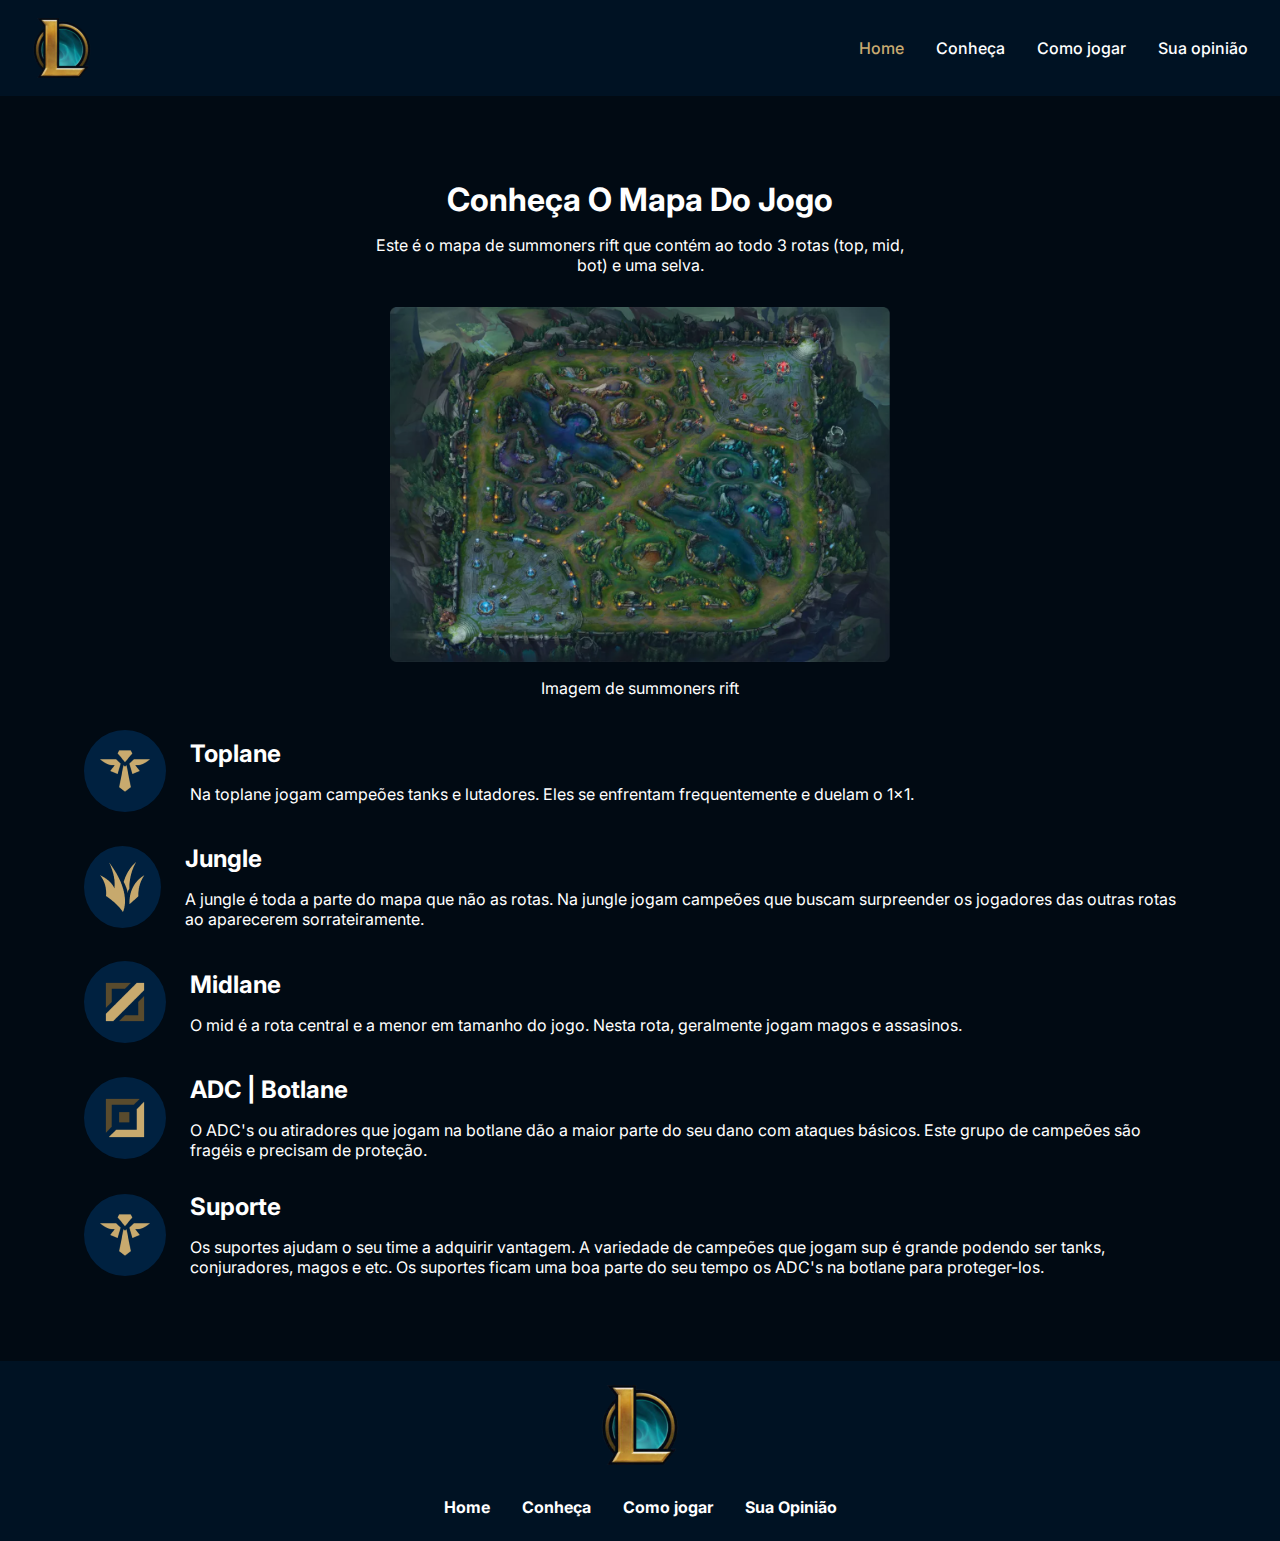
==== lolwiki-main/pages/know-lol/index.html @ 5680542d "Começo do projeto de PPI2" ====
<!DOCTYPE html>
<html lang="pt-br">
    <head>
        <link rel="preconnect" href="https://fonts.googleapis.com" />
        <link rel="preconnect" href="https://fonts.gstatic.com" crossorigin />
        <link
            href="https://fonts.googleapis.com/css2?family=Inter:wght@400;500;600;700&display=swap"
            rel="stylesheet"
        />
        <link
            rel="shortcut icon"
            href="../../assets/lol-logo.svg"
            type="image/SVG"
        />
        <meta charset="UTF-8" />
        <meta http-equiv="X-UA-Compatible" content="IE=edge" />
        <meta name="viewport" content="width=device-width, initial-scale=1.0" />
        <title>lolwiki</title>
        <link rel="stylesheet" href="../../styles/global.css" />
        <link rel="stylesheet" href="../../styles/know-lol.css" />
    </head>
    <body>
        <header>
            <div class="header-container">
                <img src="../../assets/lol-logo.svg" alt="logo do lol" />
                <div class="list">
                    <ul>
                        <li><a href="../../">Home</a></li>
                        <li><a href="#">Conheça</a></li>
                        <li><a href="../how-to-play/">Como jogar</a></li>
                        <li><a href="../your-opinion/">Sua opinião</a></li>
                    </ul>
                </div>
            </div>
        </header>
        <main>
            <div class="container">
                <div class="page-title-container">
                    <h1>conheça o mapa do jogo</h1>

                    <p>
                        Este é o mapa de summoners rift que contém ao todo 3
                        rotas (top, mid, bot) e uma selva.
                    </p>
                </div>

                <div class="map-container">
                    <img
                        src="../../assets/sr-map.png"
                        alt="mapa de summoners rift"
                    />
                    <span>Imagem de summoners rift</span>
                </div>

                <div class="routes-container">
                    <div class="route">
                        <div class="route-icon">
                            <img
                                src="../../assets/support-icon.png"
                                alt="icone de suporte do lol"
                            />
                        </div>
                        <div class="route-text">
                            <h2>Toplane</h2>
                            <p>
                                Na toplane jogam campeões tanks e lutadores.
                                Eles se enfrentam frequentemente e duelam o 1x1.
                            </p>
                        </div>
                    </div>

                    <div class="route">
                        <div class="route-icon">
                            <img
                                src="../../assets/jungle.png"
                                alt="icone de suporte do lol"
                            />
                        </div>
                        <div class="route-text">
                            <h2>Jungle</h2>
                            <p>
                                A jungle é toda a parte do mapa que não as
                                rotas. Na jungle jogam campeões que buscam
                                surpreender os jogadores das outras rotas ao
                                aparecerem sorrateiramente.
                            </p>
                        </div>
                    </div>

                    <div class="route">
                        <div class="route-icon">
                            <img
                                src="../../assets/mid.png"
                                alt="icone de suporte do lol"
                            />
                        </div>
                        <div class="route-text">
                            <h2>Midlane</h2>
                            <p>
                                O mid é a rota central e a menor em tamanho do
                                jogo. Nesta rota, geralmente jogam magos e
                                assasinos.
                            </p>
                        </div>
                    </div>

                    <div class="route">
                        <div class="route-icon">
                            <img
                                src="../../assets/botlane-icon.png"
                                alt="icone de suporte do lol"
                            />
                        </div>
                        <div class="route-text">
                            <h2>ADC | Botlane</h2>
                            <p>
                                O ADC's ou atiradores que jogam na botlane dão a
                                maior parte do seu dano com ataques básicos.
                                Este grupo de campeões são fragéis e precisam de
                                proteção.
                            </p>
                        </div>
                    </div>

                    <div class="route">
                        <div class="route-icon">
                            <img
                                src="../../assets/support-icon.png"
                                alt="icone de suporte do lol"
                            />
                        </div>
                        <div class="route-text">
                            <h2>Suporte</h2>
                            <p>
                                Os suportes ajudam o seu time a adquirir
                                vantagem. A variedade de campeões que jogam sup
                                é grande podendo ser tanks, conjuradores, magos
                                e etc. Os suportes ficam uma boa parte do seu
                                tempo os ADC's na botlane para proteger-los.
                            </p>
                        </div>
                    </div>
                </div>
            </div>
        </main>
        <footer>
            <div class="footer-container">
                <img
                    src="../../assets/lol-logo.svg"
                    alt="logo do league of legends"
                />
                <nav>
                    <ul>
                        <li><a href="../../">Home</a></li>
                        <li><a href="#">Conheça</a></li>
                        <li><a href="../how-to-play/">Como jogar</a></li>
                        <li><a href="../your-opinion/">Sua Opinião</a></li>
                    </ul>
                </nav>
            </div>
        </footer>
        <script src="../../script.js"></script>
    </body>
</html>
---- lolwiki-main/styles/global.css ----
:root {
    /* project colors */
    --color-primary: #010a13;
    --color-secondary: #001223;
    --color-tertiary: #c9aa71;

    /* neutral colors */
    --black: #000000;
    --white: #fff;
}

* {
    margin: 0;
    padding: 0;
    box-sizing: border-box;
}

body {
    background: var(--color-primary);
    font-family: "Inter", sans-serif;
    height: 100vh;
    width: 100%;
    color: var(--white);
    overflow: hidden;
}

header {
    background: var(--color-secondary);
}

a {
    text-decoration: none;
}

li {
    list-style: none;
}

.header-container {
    padding: 18px 32px;
    display: flex;
    justify-content: space-between;
    align-items: center;
}

.header-container img {
    width: 60px;
    cursor: pointer;
}

.list > ul {
    display: flex;
    gap: 32px;
}

.list > ul li a {
    color: var(--white);
    font-weight: 500;
}

.list > ul li a:hover {
    border-bottom: 2px solid var(--color-tertiary);
}
---- lolwiki-main/styles/know-lol.css ----
:root {
    /* project colors */
    --color-primary: #010a13;
    --color-secondary: #001223;
    --color-secondary-light: #002140;
    --color-tertiary: #c9aa71;

    /* neutral colors */
    --black: #000000;
    --white: #fff;
}

body {
    overflow-y: visible;
}

.container {
    display: flex;
    flex-direction: column;
    padding: 84px;
    gap: 32px;
}

.page-title-container {
    display: flex;
    flex-direction: column;
    text-align: center;
    align-items: center;
    gap: 16px;
}

.page-title-container h1 {
    text-transform: capitalize;
}

.page-title-container p {
    max-width: 50%;
}

.map-container {
    display: flex;
    flex-direction: column;
    align-items: center;
    gap: 16px;
}

.map-container img {
    max-width: 500px;
}

.routes-container {
    display: flex;
    flex-direction: column;
    gap: 32px;
}

.route {
    display: flex;
    align-items: center;
    gap: 24px;
}

.route-icon {
    display: flex;
    justify-content: center;
    align-items: center;
    padding: 16px;
    max-width: 84px;
    height: auto;
    border-radius: 50%;
    background-color: var(--color-secondary-light);
}

.route-text {
    display: flex;
    flex-direction: column;
    gap: 16px;
}

footer {
    background-color: var(--color-secondary);
}

.footer-container {
    padding: 24px 0;
    display: flex;
    flex-direction: column;
    justify-content: center;
    align-items: center;
    gap: 32px;
}

.footer-container nav ul {
    display: flex;
    gap: 32px;
}

.footer-container nav ul li a {
    color: var(--white);
    font-weight: 700;
}

.footer-container nav ul li a:hover {
    border-bottom: 2px solid var(--color-tertiary);
}
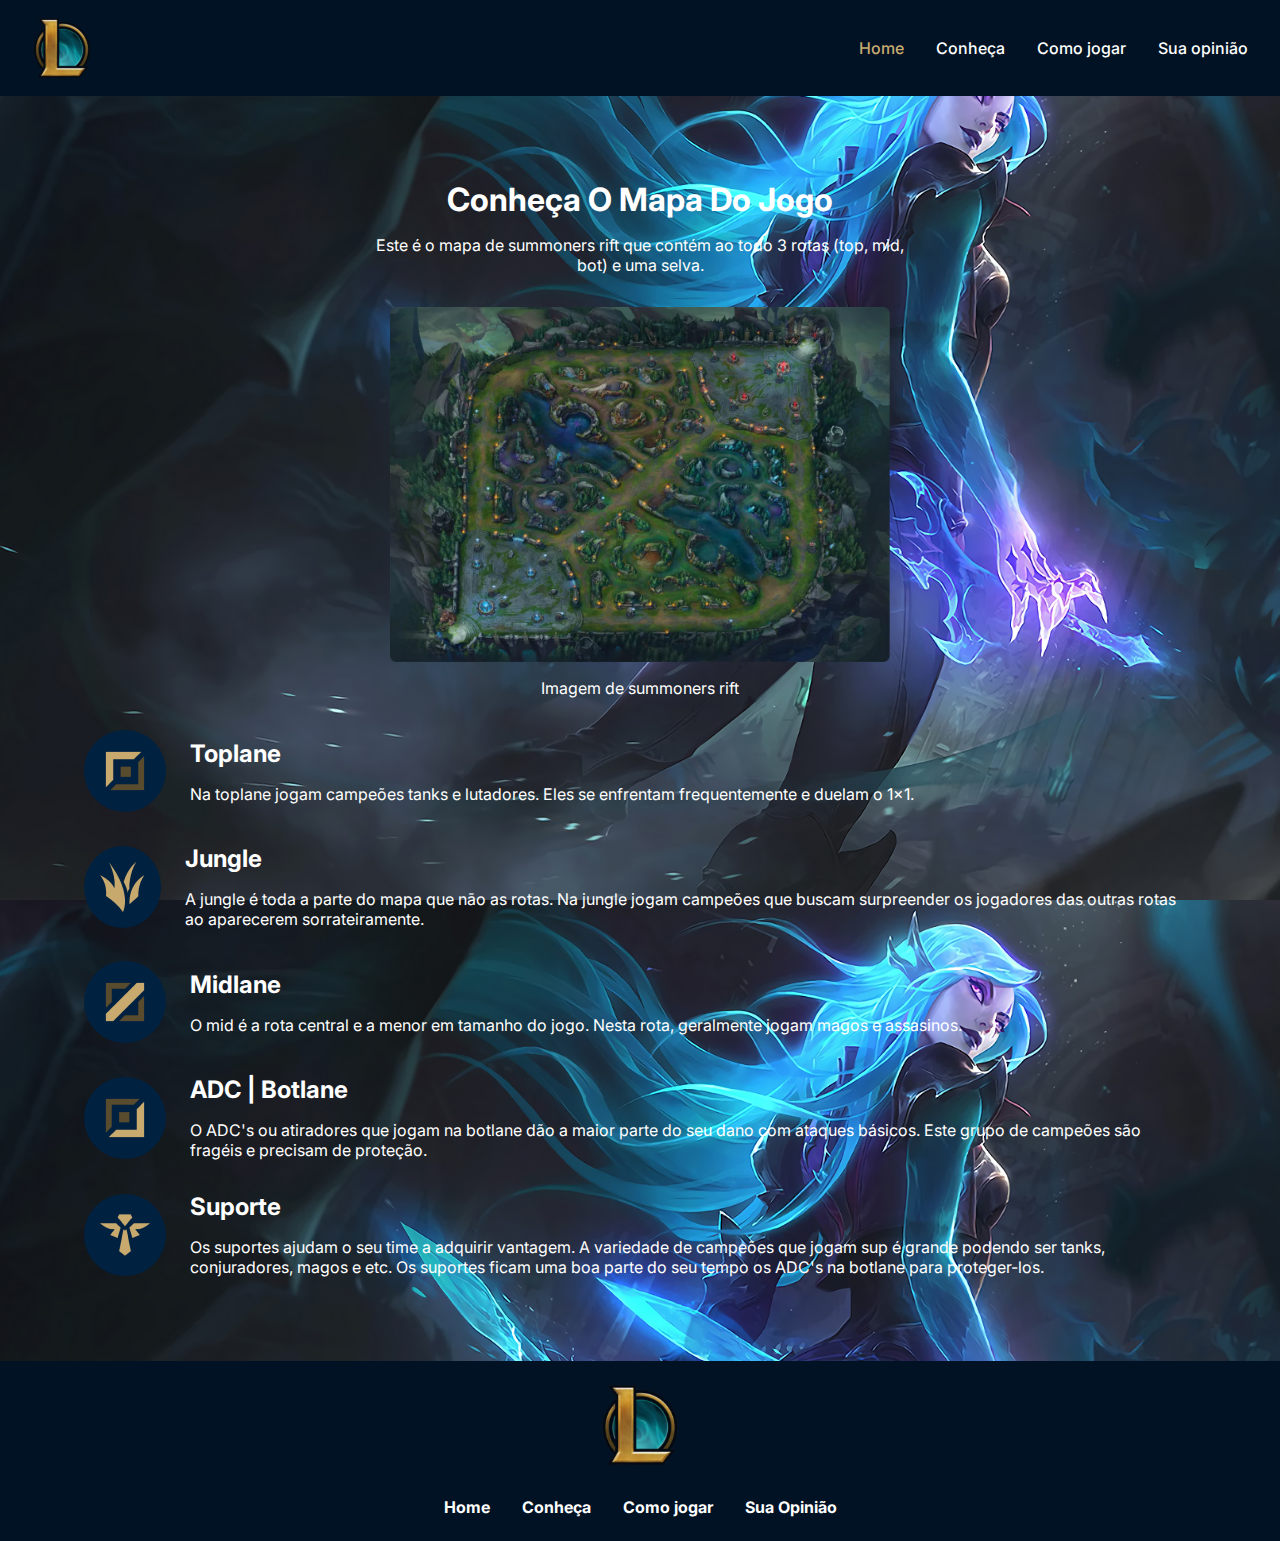
==== commit 9d7b0346: "Alteração das imagens de fundo" ====
--- a/lolwiki-main/pages/know-lol/index.html
+++ b/lolwiki-main/pages/know-lol/index.html
@@ -56,8 +56,8 @@
                     <div class="route">
                         <div class="route-icon">
                             <img
-                                src="../../assets/support-icon.png"
-                                alt="icone de suporte do lol"
+                                src="../../assets/top.png"
+                                alt="icone de top do lol"
                             />
                         </div>
                         <div class="route-text">
--- a/lolwiki-main/styles/know-lol.css
+++ b/lolwiki-main/styles/know-lol.css
@@ -12,6 +12,9 @@
 
 body {
     overflow-y: visible;
+    background-image: url("../assets/876868.jpg");
+    background-size: cover;
+    background-position: top;
 }
 
 .container {
